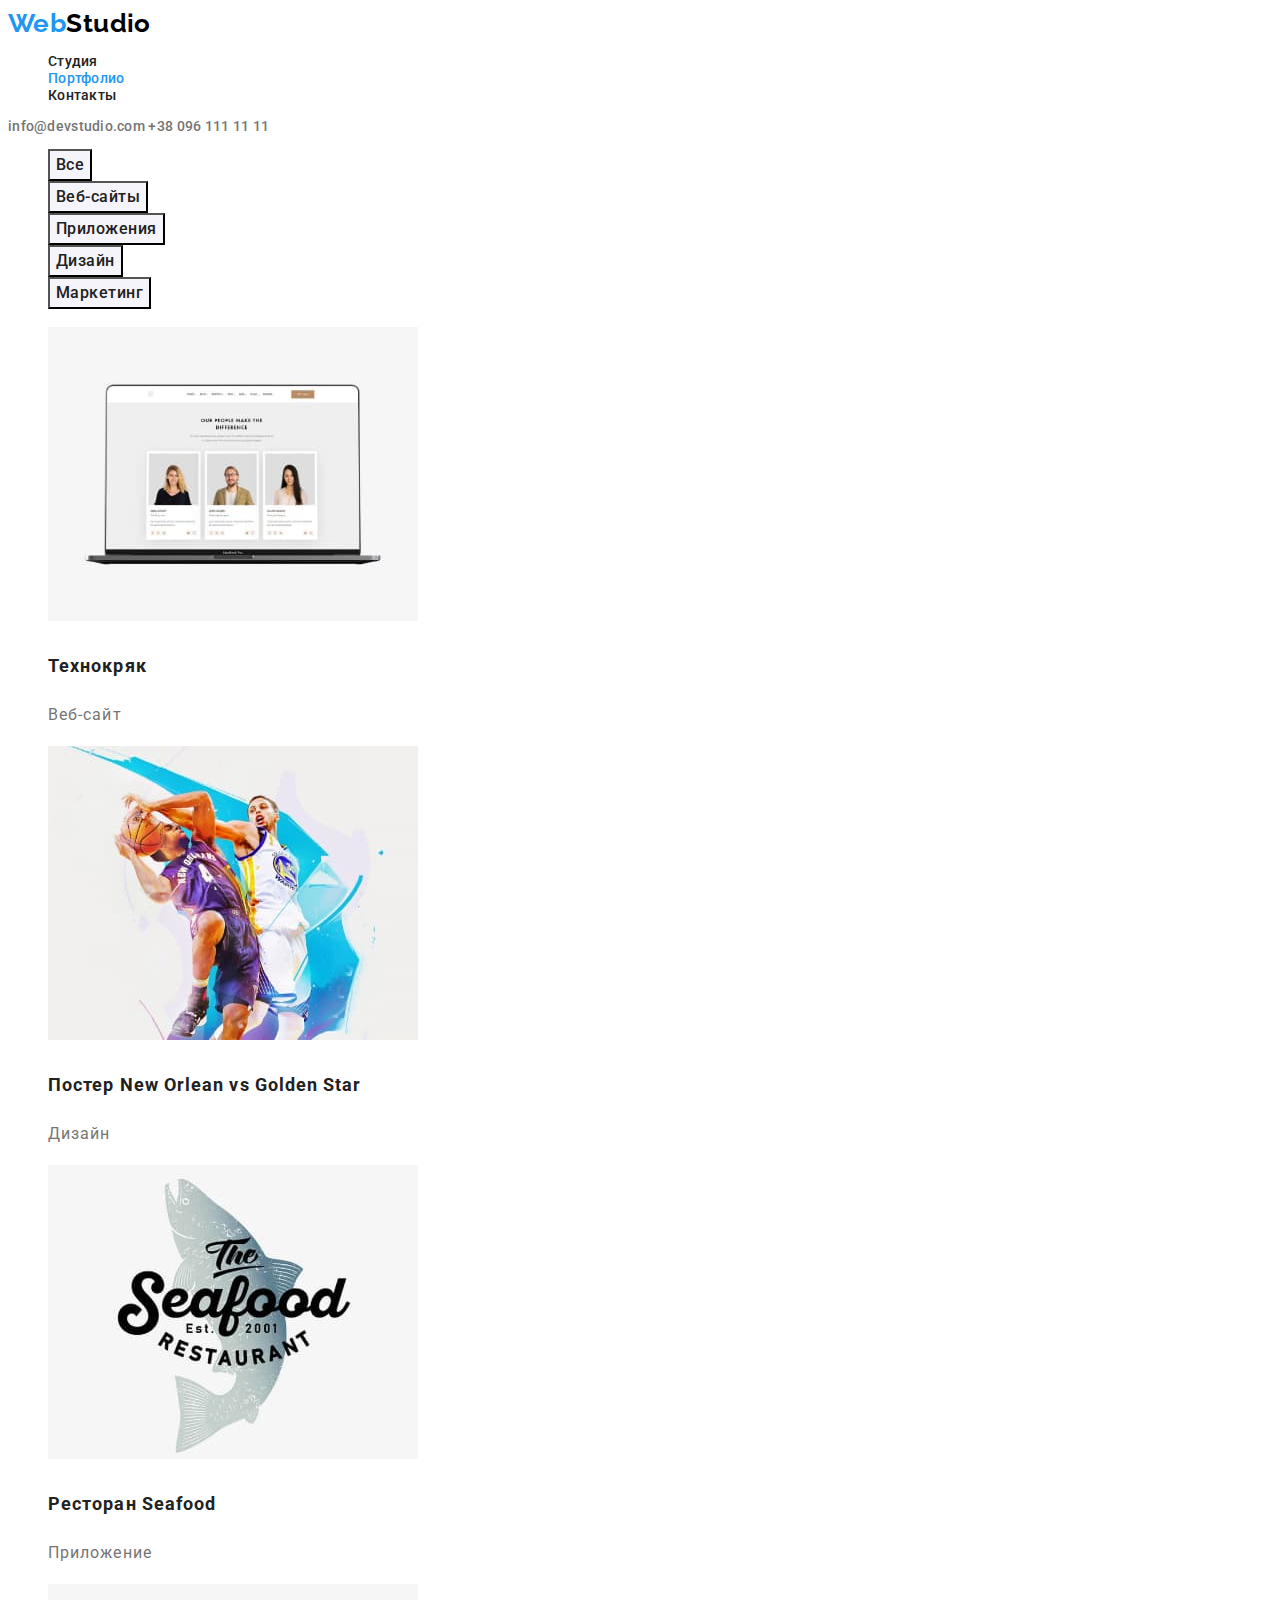
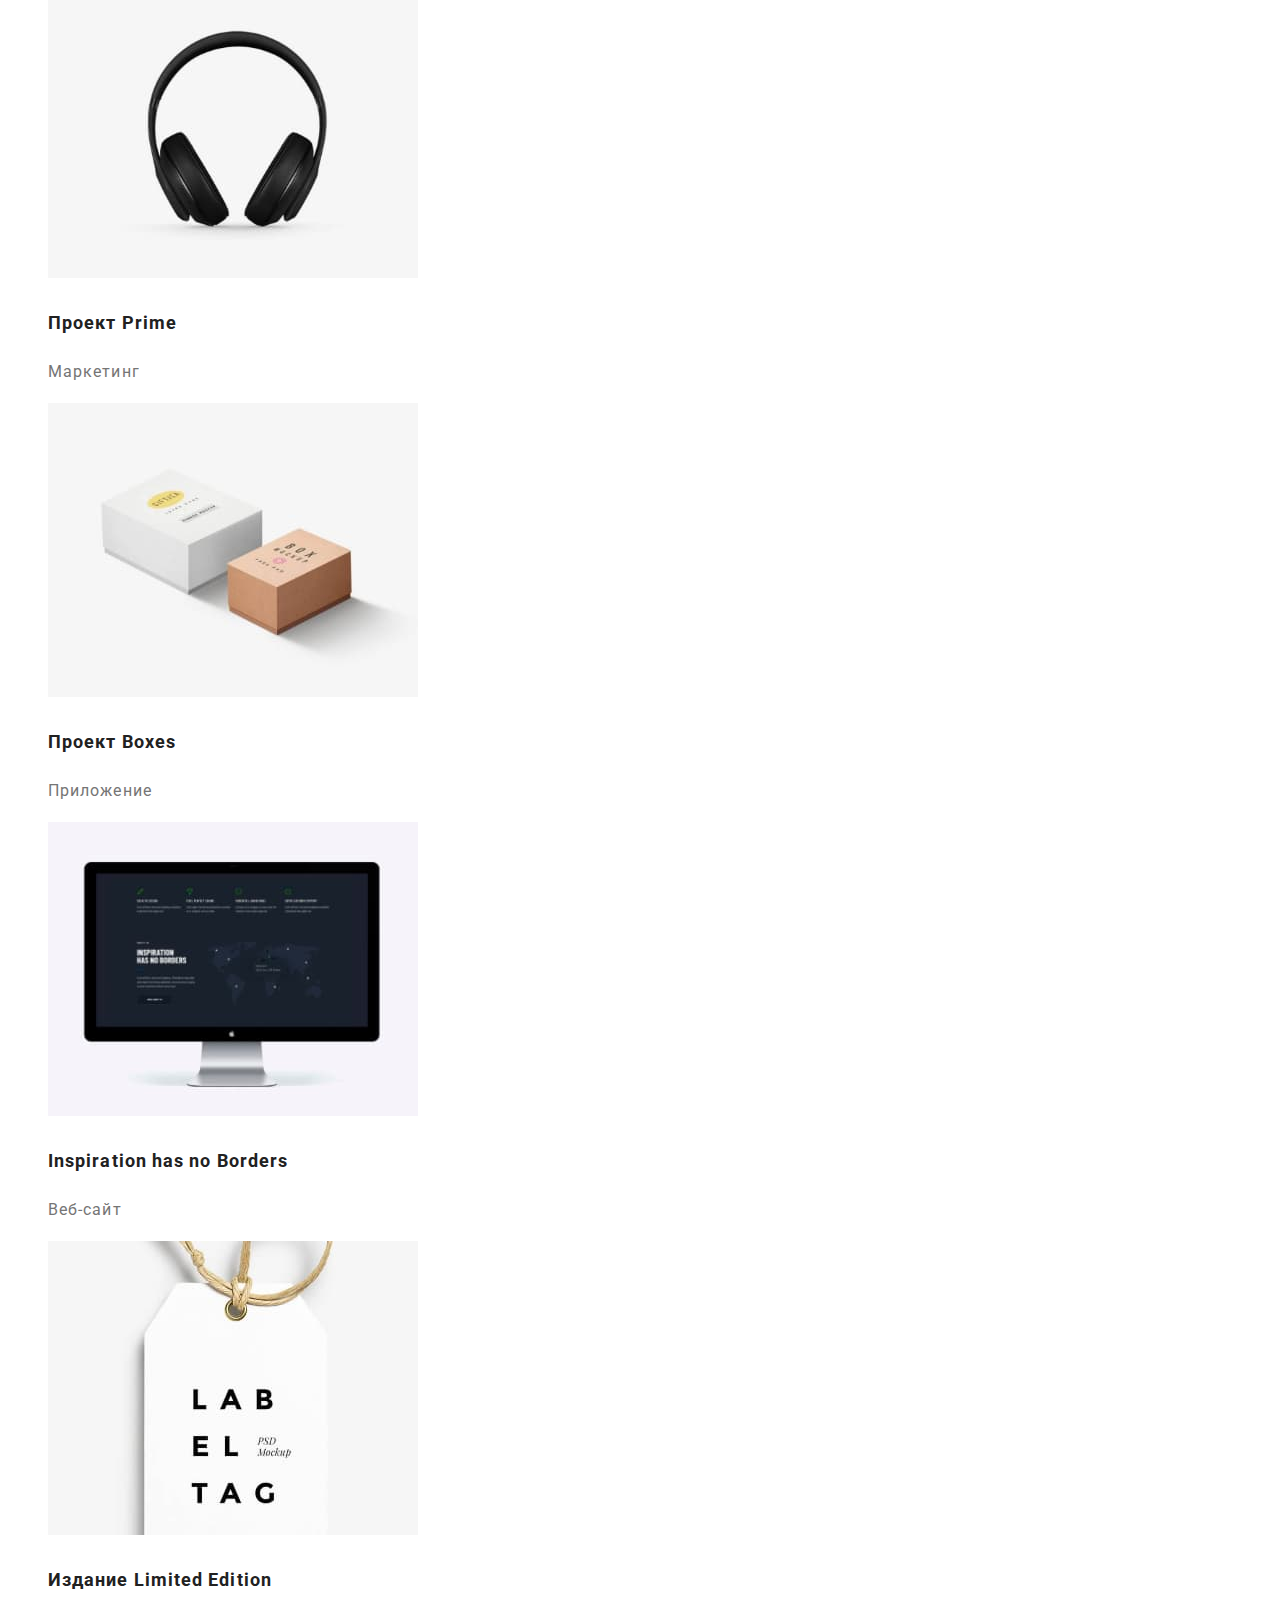
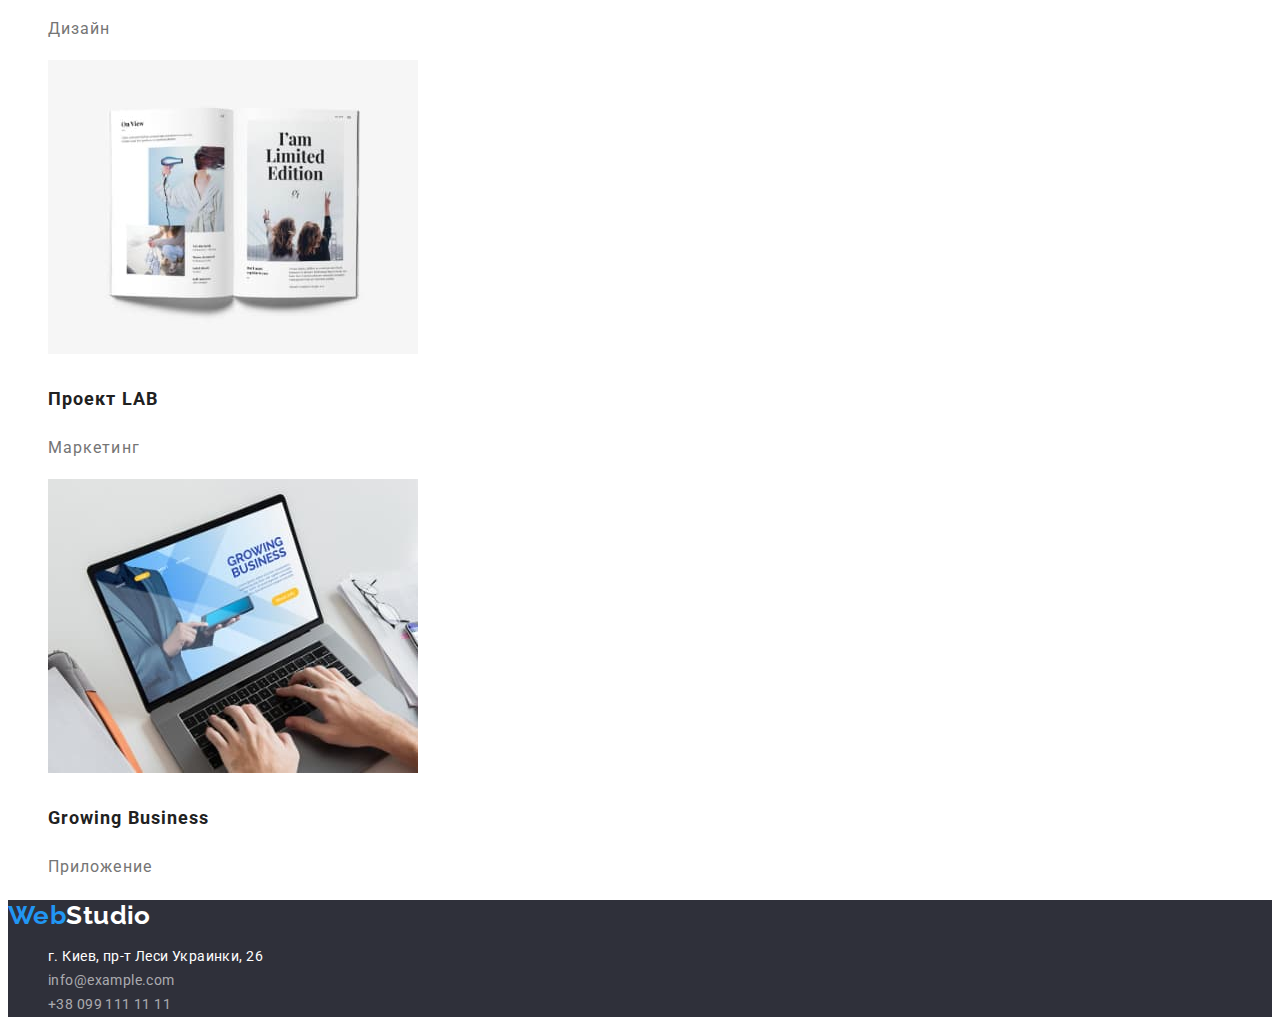
==== portfolio.html @ 0d191807 "HW3" ====
<!DOCTYPE html>
<html lang="ru">
  <head>
    <meta charset="UTF-8" />
    <meta http-equiv="X-UA-Compatible" content="IE=edge" />
    <meta name="viewport" content="width=device-width, initial-scale=1.0" />
    <title>Document</title>
    <link rel="preconnect" href="https://fonts.googleapis.com" />
    <link rel="preconnect" href="https://fonts.gstatic.com" crossorigin />
    <link
      href="https://fonts.googleapis.com/css2?family=Raleway:wght@700&family=Roboto:wght@400;500;700;900&display=swap"
      rel="stylesheet"
    />
    <link rel="stylesheet" href="./css/styles.css" />
  </head>
  <body>
    <header class="header-nav">
      <nav>
        <a href="./index.html" class="header-logo link"
          ><span class="logo-title">Web</span>Studio</a
        >
        <ul class="header-list list">
          <li class="header-item link">
            <a href="./index.html" class="header-link link">Студия</a>
          </li>
          <li class="header-item">
            <a href="./portfolio.html" class="header-link link current"
              >Портфолио</a
            >
          </li>
          <li class="header-item link">
            <a href="" class="header-link link">Контакты</a>
          </li>
        </ul>
      </nav>
      <div>
        <a href="mailto:info@devstudio.com" class="header-post link"
          >info@devstudio.com</a
        >
        <a href="tel:+380961111111" class="header-tel link"
          >+38 096 111 11 11</a
        >
      </div>
    </header>
    <main>
      <h1 class="visually-hidden">Портфолио</h1>
      <section class="portfolio">
        <ul class="filter list">
          <li class="filter-item">
            <button type="button" class="filter-btn">Все</button>
          </li>
          <li class="filter-item">
            <button type="button" class="filter-btn">Веб-сайты</button>
          </li>
          <li class="filter-item">
            <button type="button" class="filter-btn">Приложения</button>
          </li>
          <li class="filter-item">
            <button type="button" class="filter-btn">Дизайн</button>
          </li>
          <li class="filter-item">
            <button type="button" class="filter-btn">Маркетинг</button>
          </li>
        </ul>
        <ul class="cards list">
          <li class="cards-item">
            <img src="./img/port1.jpg" alt="Технокряк" width="370" />
            <h2 class="cards-title">Технокряк</h2>
            <p class="cards-name">Веб-сайт</p>
          </li>
          <li class="cards-item">
            <img
              src="./img/port2.jpg"
              alt="Постер New Orlean vs Golden Star"
              width="370"
            />
            <h2 class="cards-title">Постер New Orlean vs Golden Star</h2>
            <p class="cards-name">Дизайн</p>
          </li>
          <li class="cards-item">
            <img src="./img/port3.jpg" alt="Ресторан Seafood" width="370" />
            <h2 class="cards-title">Ресторан Seafood</h2>
            <p class="cards-name">Приложение</p>
          </li>
          <li class="cards-item">
            <img src="./img/port4.jpg" alt="Проект Prime" width="370" />
            <h2 class="cards-title">Проект Prime</h2>
            <p class="cards-name">Маркетинг</p>
          </li>
          <li class="cards-item">
            <img src="./img/port5.jpg" alt="Проект Boxes" width="370" />
            <h2 class="cards-title">Проект Boxes</h2>
            <p class="cards-name">Приложение</p>
          </li>
          <li class="cards-item">
            <img
              src="./img/port6.jpg"
              alt="Inspiration has no Borders"
              width="370"
            />
            <h2 lang="en" class="cards-title">Inspiration has no Borders</h2>
            <p class="cards-name">Веб-сайт</p>
          </li>
          <li class="cards-item">
            <img
              src="./img/port7.jpg"
              alt="Издание Limited Edition"
              width="370"
            />
            <h2 class="cards-title">Издание Limited Edition</h2>
            <p class="cards-name">Дизайн</p>
          </li>
          <li class="cards-item">
            <img src="./img/port8.jpg" alt="Проект LAB" width="370" />
            <h2 class="cards-title">Проект LAB</h2>
            <p class="cards-name">Маркетинг</p>
          </li>
          <li class="cards-item">
            <img src="./img/port9.jpg" alt="Growing Business" width="370" />
            <h2 lang="en" class="cards-title">Growing Business</h2>
            <p class="cards-name">Приложение</p>
          </li>
        </ul>
      </section>
    </main>
    <footer class="footer">
      <a href="./index.html" class="footer-logo link"
        ><span class="logo-title">Web</span>Studio</a
      >
      <address class="list">
        <ul class="address-list list">
          <li class="address-item">
            <a
              href="https://goo.gl/maps/4kPcmCdeqwpq2bxG7"
              class="footer-link link"
              target="_blank"
              rel="noopener noreferrer nofollow"
              >г. Киев, пр-т Леси Украинки, 26</a
            >
          </li>
          <li class="address-item">
            <a href="mailto:info@example.com" class="address-link link"
              >info@example.com</a
            >
          </li>
          <li class="address-item">
            <a href="tel:+380991111111" class="footer-tel link"
              >+38 099 111 11 11</a
            >
          </li>
        </ul>
      </address>
    </footer>
  </body>
</html>
---- css/styles.css ----
/*цвет заголовков color: #212121;
цвет основного текста color: #757575;
цвет кнопки синий фон background: #2196F3;
белый color: #FFFFFF;
темный фон background: #2F303A;
светлый фон background: #F5F4FA;
самый светлый фон background: #E5E5E5;
синий текст color: #2196F3;
черный color: #000000;
футер адрес color: rgba(255, 255, 255, 0.6);*/
body {
  font-family: "Roboto", sans-serif;
  color: var(--main-grey-color);
  background-color: var(--main-white-color);
  font-size: 14px;
  letter-spacing: 0.03em;
}
.list {
  list-style: none;
}
.link {
  text-decoration: none;
}
.visually-hidden {
  position: absolute;
  white-space: nowrap;
  width: 1px;
  height: 1px;
  overflow: hidden;
  border: 0;
  padding: 0;
  clip: rect(0 0 0 0);
  clip-path: inset(50%);
  margin: -1px;
}
:root {
  --main-grey-color: #757575;
  --accent-color: #2196f3;
  --secondary-accent-color: #188ce8;
  --title-text-color: #212121;
  --main-white-color: #ffffff;
  --secondary-grey-color: #f5f4fa;
  --dark-grey-color: #2f303a;
  --total-black-color: #000000;
}

/* -------------HEADER------------------ */

.header-nav {
  background-color: var(--main-white-color);
}
.header-logo {
  font-family: "Raleway", sans-serif;
  font-weight: 700;
  font-size: 26px;
  line-height: 1.19;
  color: var(--total-black-color);
}
.logo-title {
  color: var(--accent-color);
}
.header-list {
}
.header-item {
}
.header-link {
  font-weight: 500;
  font-size: 14px;
  line-height: 1.14;
  letter-spacing: 0.02em;
  color: var(--title-text-color);
}
.current {
  color: var(--accent-color);
}
.header-link:hover,
.header-link:focus,
.footer-link:hover,
.footer-link:focus,
.footer-tel:hover,
.footer-tel:focus,
.header-tel:hover,
.header-tel:focus,
.header-post:hover,
.header-post:focus,
.address-link:hover,
.address-link:focus {
  color: var(--accent-color);
}
.header-post {
  font-weight: 500;
  line-height: 1.14;
  letter-spacing: 0.02em;
  color: var(--main-grey-color);
}
.header-tel {
  font-weight: 500;
  line-height: 1.14;
  letter-spacing: 0.02em;
  color: var(--main-grey-color);
}

/* -------------MAIN------------------ */
/* -------------Hero Benefits------------------ */
.hero {
  background-color: var(--dark-grey-color);
}
.hero-title {
  font-weight: 900;
  font-size: 44px;
  line-height: 1.36;
  letter-spacing: 0.06em;
  text-transform: uppercase;
  color: var(--main-white-color);
}
.main-btn {
  font-family: "Roboto";
  font-weight: 700;
  font-size: 16px;
  line-height: 1.88;
  letter-spacing: 0.06em;
  color: var(--main-white-color);
  background-color: var(--accent-color);
  cursor: pointer;
}

.benefits-list {
  background-color: var(--main-white-color);
}
.benefits {
}

.benefits-item {
}
.benefits-paragraph {
  line-height: 1.71;
}
.benefits-title {
  font-weight: 700;
  font-size: 14px;
  line-height: 1.14;
  text-transform: uppercase;
  color: var(--title-text-color);
}

/* -------------Work People------------------ */
.work {
  background-color: var(--main-white-color);
}
.work-title,
.people-title {
  font-size: 36px;
  line-height: 1.17;
  color: var(--title-text-color);
}
.work-list {
}
.work-item {
}
.people {
  background-color: var(--secondary-grey-color);
}

.people-list {
}
.people-item {
}
.people-position {
  font-size: 16px;
  line-height: 1.19;
}
.people-name {
  font-weight: 500;
  font-size: 16px;
  line-height: 1.19;
  color: var(--title-text-color);
}

/* -------------FOOTER------------------ */
.footer {
  background-color: var(--dark-grey-color);
}
.footer-logo {
  font-family: "Raleway", sans-serif;
  font-weight: 700;
  font-size: 26px;
  line-height: 1.19;
  color: var(--main-white-color);
}
.address-list {
}
.address-item {
}
.footer-link {
  font-style: normal;
  font-size: 14px;
  line-height: 1.71;
  color: var(--main-white-color);
}
.footer-tel,
.address-link {
  font-style: normal;
  font-size: 14px;
  line-height: 1.71;
  color: rgba(255, 255, 255, 0.6);
}
.main-btn:hover,
.main-btn:focus {
  background-color: var(--secondary-accent-color);
}

/* -------------PORTFOLIO------------------ */
.portfolio {
  background-color: var(--main-white-color);
}
.filter {
}
.filter-item {
}
.filter-btn {
  font-family: "Roboto", sans-serif;
  font-weight: 500;
  font-size: 16px;
  line-height: 1.63;
  letter-spacing: 0.03em;
  cursor: pointer;
  color: var(--title-text-color);
  background-color: var(--secondary-grey-color);
}
.filter-btn:active,
.filter-btn:hover,
.filter-btn:focus {
  color: var(--main-white-color);
  background-color: var(--accent-color);
}
.cards {
  font-size: 18px;
  line-height: 2;
  letter-spacing: 0.06em;
  color: var(--title-text-color);
}
.cards-item {
}
.cards-title {
  font-size: 18px;
  line-height: 2;
  letter-spacing: 0.06em;
  color: var(--title-text-color);
}
.cards-name {
  font-size: 16px;
  line-height: 1.88;
  color: var(--main-grey-color);
}
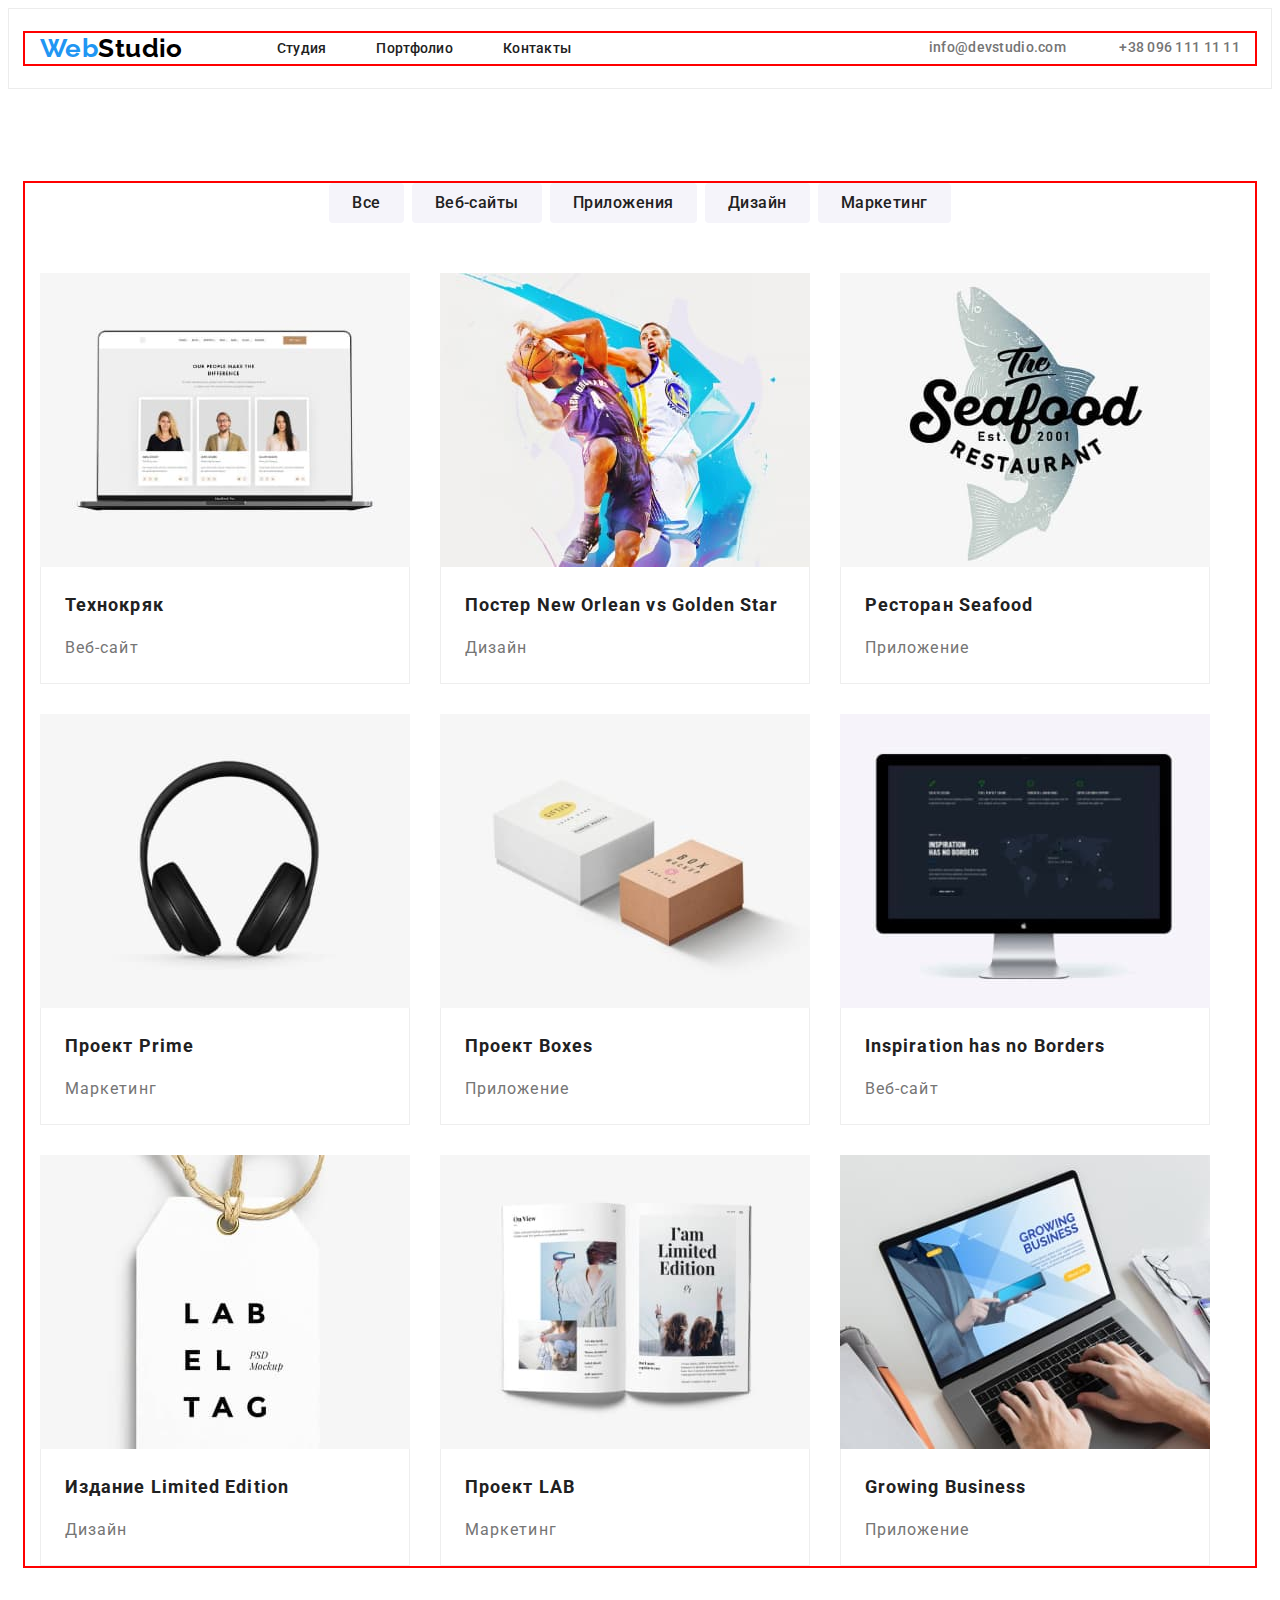
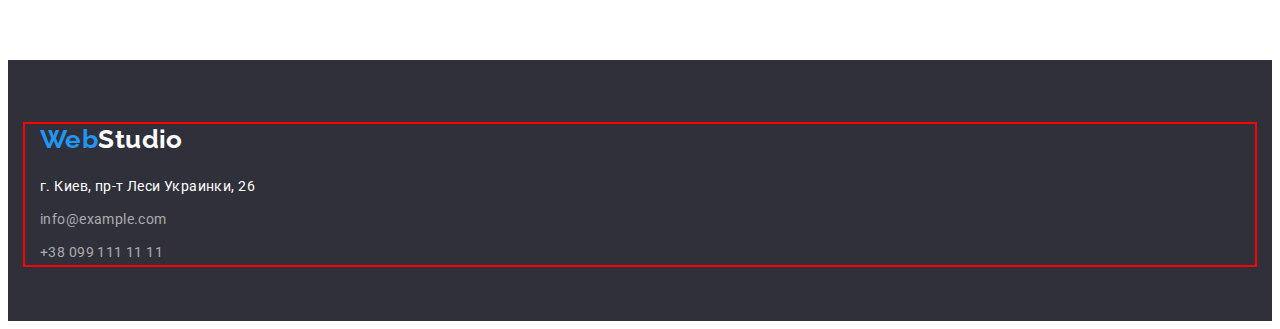
==== commit 55743ff9: "HW3" ====
--- a/portfolio.html
+++ b/portfolio.html
@@ -11,145 +11,178 @@
       href="https://fonts.googleapis.com/css2?family=Raleway:wght@700&family=Roboto:wght@400;500;700;900&display=swap"
       rel="stylesheet"
     />
+    <link
+      rel="stylesheet"
+      href="https://cdnjs.cloudflare.com/ajax/libs/modern-normalize/1.1.0/modern-normalize.min.css"
+      integrity="sha512-wpPYUAdjBVSE4KJnH1VR1HeZfpl1ub8YT/NKx4PuQ5NmX2tKuGu6U/JRp5y+Y8XG2tV+wKQpNHVUX03MfMFn9Q=="
+      crossorigin="anonymous"
+      referrerpolicy="no-referrer"
+    />
     <link rel="stylesheet" href="./css/styles.css" />
   </head>
   <body>
     <header class="header-nav">
-      <nav>
-        <a href="./index.html" class="header-logo link"
-          ><span class="logo-title">Web</span>Studio</a
-        >
-        <ul class="header-list list">
-          <li class="header-item link">
-            <a href="./index.html" class="header-link link">Студия</a>
-          </li>
-          <li class="header-item">
-            <a href="./portfolio.html" class="header-link link current"
-              >Портфолио</a
-            >
-          </li>
-          <li class="header-item link">
-            <a href="" class="header-link link">Контакты</a>
-          </li>
-        </ul>
-      </nav>
-      <div>
-        <a href="mailto:info@devstudio.com" class="header-post link"
-          >info@devstudio.com</a
-        >
-        <a href="tel:+380961111111" class="header-tel link"
-          >+38 096 111 11 11</a
-        >
+      <div class="container header">
+        <nav class="nav">
+          <a href="./index.html" class="header-logo link"
+            ><span class="logo-title">Web</span>Studio</a
+          >
+          <ul class="header-list list">
+            <li class="header-item link">
+              <a href="./index.html" class="header-link link">Студия</a>
+            </li>
+            <li class="header-item">
+              <a href="./portfolio.html" class="header-link link current"
+                >Портфолио</a
+              >
+            </li>
+            <li class="header-item link">
+              <a href="" class="header-link link">Контакты</a>
+            </li>
+          </ul>
+        </nav>
+        <div class="header-info">
+          <a href="mailto:info@devstudio.com" class="header-post link"
+            >info@devstudio.com</a
+          >
+          <a href="tel:+380961111111" class="header-tel link"
+            >+38 096 111 11 11</a
+          >
+        </div>
       </div>
     </header>
     <main>
-      <h1 class="visually-hidden">Портфолио</h1>
-      <section class="portfolio">
-        <ul class="filter list">
-          <li class="filter-item">
-            <button type="button" class="filter-btn">Все</button>
-          </li>
-          <li class="filter-item">
-            <button type="button" class="filter-btn">Веб-сайты</button>
-          </li>
-          <li class="filter-item">
-            <button type="button" class="filter-btn">Приложения</button>
-          </li>
-          <li class="filter-item">
-            <button type="button" class="filter-btn">Дизайн</button>
-          </li>
-          <li class="filter-item">
-            <button type="button" class="filter-btn">Маркетинг</button>
-          </li>
-        </ul>
-        <ul class="cards list">
-          <li class="cards-item">
-            <img src="./img/port1.jpg" alt="Технокряк" width="370" />
-            <h2 class="cards-title">Технокряк</h2>
-            <p class="cards-name">Веб-сайт</p>
-          </li>
-          <li class="cards-item">
-            <img
-              src="./img/port2.jpg"
-              alt="Постер New Orlean vs Golden Star"
-              width="370"
-            />
-            <h2 class="cards-title">Постер New Orlean vs Golden Star</h2>
-            <p class="cards-name">Дизайн</p>
-          </li>
-          <li class="cards-item">
-            <img src="./img/port3.jpg" alt="Ресторан Seafood" width="370" />
-            <h2 class="cards-title">Ресторан Seafood</h2>
-            <p class="cards-name">Приложение</p>
-          </li>
-          <li class="cards-item">
-            <img src="./img/port4.jpg" alt="Проект Prime" width="370" />
-            <h2 class="cards-title">Проект Prime</h2>
-            <p class="cards-name">Маркетинг</p>
-          </li>
-          <li class="cards-item">
-            <img src="./img/port5.jpg" alt="Проект Boxes" width="370" />
-            <h2 class="cards-title">Проект Boxes</h2>
-            <p class="cards-name">Приложение</p>
-          </li>
-          <li class="cards-item">
-            <img
-              src="./img/port6.jpg"
-              alt="Inspiration has no Borders"
-              width="370"
-            />
-            <h2 lang="en" class="cards-title">Inspiration has no Borders</h2>
-            <p class="cards-name">Веб-сайт</p>
-          </li>
-          <li class="cards-item">
-            <img
-              src="./img/port7.jpg"
-              alt="Издание Limited Edition"
-              width="370"
-            />
-            <h2 class="cards-title">Издание Limited Edition</h2>
-            <p class="cards-name">Дизайн</p>
-          </li>
-          <li class="cards-item">
-            <img src="./img/port8.jpg" alt="Проект LAB" width="370" />
-            <h2 class="cards-title">Проект LAB</h2>
-            <p class="cards-name">Маркетинг</p>
-          </li>
-          <li class="cards-item">
-            <img src="./img/port9.jpg" alt="Growing Business" width="370" />
-            <h2 lang="en" class="cards-title">Growing Business</h2>
-            <p class="cards-name">Приложение</p>
-          </li>
-        </ul>
+      <section class="portfolio section">
+        <div class="container">
+          <h1 class="visually-hidden">Портфолио</h1>
+          <ul class="filter list">
+            <li class="filter-item">
+              <button type="button" class="filter-btn">Все</button>
+            </li>
+            <li class="filter-item">
+              <button type="button" class="filter-btn">Веб-сайты</button>
+            </li>
+            <li class="filter-item">
+              <button type="button" class="filter-btn">Приложения</button>
+            </li>
+            <li class="filter-item">
+              <button type="button" class="filter-btn">Дизайн</button>
+            </li>
+            <li class="filter-item">
+              <button type="button" class="filter-btn">Маркетинг</button>
+            </li>
+          </ul>
+          <ul class="cards list">
+            <li class="cards-item">
+              <img src="./img/port1.jpg" alt="Технокряк" width="370" />
+              <div class="text-container">
+                <h2 class="cards-title">Технокряк</h2>
+                <p class="cards-name">Веб-сайт</p>
+              </div>
+            </li>
+            <li class="cards-item">
+              <img
+                src="./img/port2.jpg"
+                alt="Постер New Orlean vs Golden Star"
+                width="370"
+              />
+              <div class="text-container">
+                <h2 class="cards-title">Постер New Orlean vs Golden Star</h2>
+                <p class="cards-name">Дизайн</p>
+              </div>
+            </li>
+            <li class="cards-item">
+              <img src="./img/port3.jpg" alt="Ресторан Seafood" width="370" />
+              <div class="text-container">
+                <h2 class="cards-title">Ресторан Seafood</h2>
+                <p class="cards-name">Приложение</p>
+              </div>
+            </li>
+            <li class="cards-item">
+              <img src="./img/port4.jpg" alt="Проект Prime" width="370" />
+              <div class="text-container">
+                <h2 class="cards-title">Проект Prime</h2>
+                <p class="cards-name">Маркетинг</p>
+              </div>
+            </li>
+            <li class="cards-item">
+              <img src="./img/port5.jpg" alt="Проект Boxes" width="370" />
+              <div class="text-container">
+                <h2 class="cards-title">Проект Boxes</h2>
+                <p class="cards-name">Приложение</p>
+              </div>
+            </li>
+            <li class="cards-item">
+              <img
+                src="./img/port6.jpg"
+                alt="Inspiration has no Borders"
+                width="370"
+              />
+              <div class="text-container">
+                <h2 lang="en" class="cards-title">
+                  Inspiration has no Borders
+                </h2>
+                <p class="cards-name">Веб-сайт</p>
+              </div>
+            </li>
+            <li class="cards-item">
+              <img
+                src="./img/port7.jpg"
+                alt="Издание Limited Edition"
+                width="370"
+              />
+              <div class="text-container">
+                <h2 class="cards-title">Издание Limited Edition</h2>
+                <p class="cards-name">Дизайн</p>
+              </div>
+            </li>
+            <li class="cards-item">
+              <img src="./img/port8.jpg" alt="Проект LAB" width="370" />
+              <div class="text-container">
+                <h2 class="cards-title">Проект LAB</h2>
+                <p class="cards-name">Маркетинг</p>
+              </div>
+            </li>
+            <li class="cards-item">
+              <img src="./img/port9.jpg" alt="Growing Business" width="370" />
+              <div class="text-container">
+                <h2 lang="en" class="cards-title">Growing Business</h2>
+                <p class="cards-name">Приложение</p>
+              </div>
+            </li>
+          </ul>
+        </div>
       </section>
     </main>
     <footer class="footer">
-      <a href="./index.html" class="footer-logo link"
-        ><span class="logo-title">Web</span>Studio</a
-      >
-      <address class="list">
-        <ul class="address-list list">
-          <li class="address-item">
-            <a
-              href="https://goo.gl/maps/4kPcmCdeqwpq2bxG7"
-              class="footer-link link"
-              target="_blank"
-              rel="noopener noreferrer nofollow"
-              >г. Киев, пр-т Леси Украинки, 26</a
-            >
-          </li>
-          <li class="address-item">
-            <a href="mailto:info@example.com" class="address-link link"
-              >info@example.com</a
-            >
-          </li>
-          <li class="address-item">
-            <a href="tel:+380991111111" class="footer-tel link"
-              >+38 099 111 11 11</a
-            >
-          </li>
-        </ul>
-      </address>
+      <div class="container">
+        <a href="./index.html" class="footer-logo link"
+          ><span class="logo-title">Web</span>Studio</a
+        >
+        <address class="list">
+          <ul class="address-list list">
+            <li class="address-item">
+              <a
+                href="https://goo.gl/maps/4kPcmCdeqwpq2bxG7"
+                class="footer-link link"
+                target="_blank"
+                rel="noopener noreferrer nofollow"
+                >г. Киев, пр-т Леси Украинки, 26</a
+              >
+            </li>
+            <li class="address-item">
+              <a href="mailto:info@example.com" class="address-link link"
+                >info@example.com</a
+              >
+            </li>
+            <li class="address-item">
+              <a href="tel:+380991111111" class="footer-tel link"
+                >+38 099 111 11 11</a
+              >
+            </li>
+          </ul>
+        </address>
+      </div>
     </footer>
   </body>
 </html>
--- a/css/styles.css
+++ b/css/styles.css
@@ -8,6 +8,29 @@
 синий текст color: #2196F3;
 черный color: #000000;
 футер адрес color: rgba(255, 255, 255, 0.6);*/
+p,
+h1,
+h2,
+h3 {
+  margin: 0;
+}
+ul {
+  margin: 0;
+  padding: 0;
+}
+img {
+  display: block;
+  max-width: 100%;
+  height: auto;
+}
+button {
+  cursor: pointer;
+  border: 1px solid transparent;
+  border-radius: 4px;
+}
+address {
+  font-style: normal;
+}
 body {
   font-family: "Roboto", sans-serif;
   color: var(--main-grey-color);
@@ -17,9 +40,23 @@
 }
 .list {
   list-style: none;
+  margin: 0;
+  padding: 0;
 }
 .link {
   text-decoration: none;
+}
+.container {
+  width: 1200px;
+  padding-left: 15px;
+  padding-right: 15px;
+  margin-left: auto;
+  margin-right: auto;
+  outline: 2px solid red;
+}
+.section {
+  padding-top: 94px;
+  padding-bottom: 94px;
 }
 .visually-hidden {
   position: absolute;
@@ -48,6 +85,9 @@
 
 .header-nav {
   background-color: var(--main-white-color);
+  padding-top: 24px;
+  padding-bottom: 24px;
+  border: 1px solid #ececec;
 }
 .header-logo {
   font-family: "Raleway", sans-serif;
@@ -55,14 +95,29 @@
   font-size: 26px;
   line-height: 1.19;
   color: var(--total-black-color);
+  margin-right: 94px;
 }
 .logo-title {
   color: var(--accent-color);
 }
+.header {
+  display: flex;
+  align-items: center;
+}
 .header-list {
-}
+  display: flex;
+  align-items: center;
+  column-gap: 50px;
+}
+.nav {
+  display: flex;
+  align-items: center;
+}
+
 .header-item {
 }
+
+.header-info,
 .header-link {
   font-weight: 500;
   font-size: 14px;
@@ -70,9 +125,17 @@
   letter-spacing: 0.02em;
   color: var(--title-text-color);
 }
-.current {
+.header-info {
+  margin-left: auto;
+}
+
+.header-info .current {
   color: var(--accent-color);
 }
+.header-post {
+  margin-right: 50px;
+}
+
 .header-link:hover,
 .header-link:focus,
 .footer-link:hover,
@@ -104,6 +167,9 @@
 /* -------------Hero Benefits------------------ */
 .hero {
   background-color: var(--dark-grey-color);
+  text-align: center;
+  padding-top: 200px;
+  padding-bottom: 200px;
 }
 .hero-title {
   font-weight: 900;
@@ -112,6 +178,10 @@
   letter-spacing: 0.06em;
   text-transform: uppercase;
   color: var(--main-white-color);
+  outline: 2px solid green;
+  max-width: 696px;
+  margin-right: auto;
+  margin-left: auto;
 }
 .main-btn {
   font-family: "Roboto";
@@ -119,21 +189,33 @@
   font-size: 16px;
   line-height: 1.88;
   letter-spacing: 0.06em;
+  text-align: center;
+
   color: var(--main-white-color);
   background-color: var(--accent-color);
+
   cursor: pointer;
+  margin-top: 30px;
+  min-width: 200px;
+  padding: 10px 32px;
 }
 
 .benefits-list {
   background-color: var(--main-white-color);
+  display: flex;
+  column-gap: 30px;
 }
 .benefits {
 }
 
 .benefits-item {
+  max-width: 270px;
+  text-align: left;
 }
 .benefits-paragraph {
   line-height: 1.71;
+  margin-top: 10px;
+  max-width: 270px;
 }
 .benefits-title {
   font-weight: 700;
@@ -146,14 +228,19 @@
 /* -------------Work People------------------ */
 .work {
   background-color: var(--main-white-color);
+  padding-bottom: 94px;
 }
 .work-title,
 .people-title {
   font-size: 36px;
   line-height: 1.17;
   color: var(--title-text-color);
+  text-align: center;
 }
 .work-list {
+  display: flex;
+  column-gap: 30px;
+  margin-top: 50px;
 }
 .work-item {
 }
@@ -162,23 +249,31 @@
 }
 
 .people-list {
+  display: flex;
+  column-gap: 30px;
+  margin-top: 50px;
 }
 .people-item {
+  text-align: center;
 }
 .people-position {
   font-size: 16px;
   line-height: 1.19;
+  margin-top: 10px;
 }
 .people-name {
   font-weight: 500;
   font-size: 16px;
   line-height: 1.19;
   color: var(--title-text-color);
+  margin-top: 30px;
 }
 
 /* -------------FOOTER------------------ */
 .footer {
   background-color: var(--dark-grey-color);
+  padding-top: 64px;
+  padding-bottom: 56px;
 }
 .footer-logo {
   font-family: "Raleway", sans-serif;
@@ -190,6 +285,10 @@
 .address-list {
 }
 .address-item {
+  margin-top: 9px;
+}
+.address-item:first-child {
+  margin-top: 20px;
 }
 .footer-link {
   font-style: normal;
@@ -214,6 +313,9 @@
   background-color: var(--main-white-color);
 }
 .filter {
+  display: flex;
+  justify-content: center;
+  column-gap: 8px;
 }
 .filter-item {
 }
@@ -223,7 +325,12 @@
   font-size: 16px;
   line-height: 1.63;
   letter-spacing: 0.03em;
+
   cursor: pointer;
+  margin-bottom: 50px;
+  min-width: 73px;
+  padding: 6px 22px;
+
   color: var(--title-text-color);
   background-color: var(--secondary-grey-color);
 }
@@ -238,8 +345,25 @@
   line-height: 2;
   letter-spacing: 0.06em;
   color: var(--title-text-color);
+  display: flex;
+  flex-wrap: wrap;
 }
 .cards-item {
+  margin-right: 30px;
+  margin-bottom: 30px;
+  width: 370px;
+}
+.text-container {
+  border: 1px solid #eeeeee;
+  border-top: none;
+  padding: 20px 24px;
+}
+.cards-item:nth-child(3n) {
+  margin-right: 0;
+}
+
+.cards-item:nth-last-child(-n + 3) {
+  margin-bottom: 0;
 }
 .cards-title {
   font-size: 18px;
@@ -251,4 +375,5 @@
   font-size: 16px;
   line-height: 1.88;
   color: var(--main-grey-color);
-}
+  margin-top: 10px;
+}
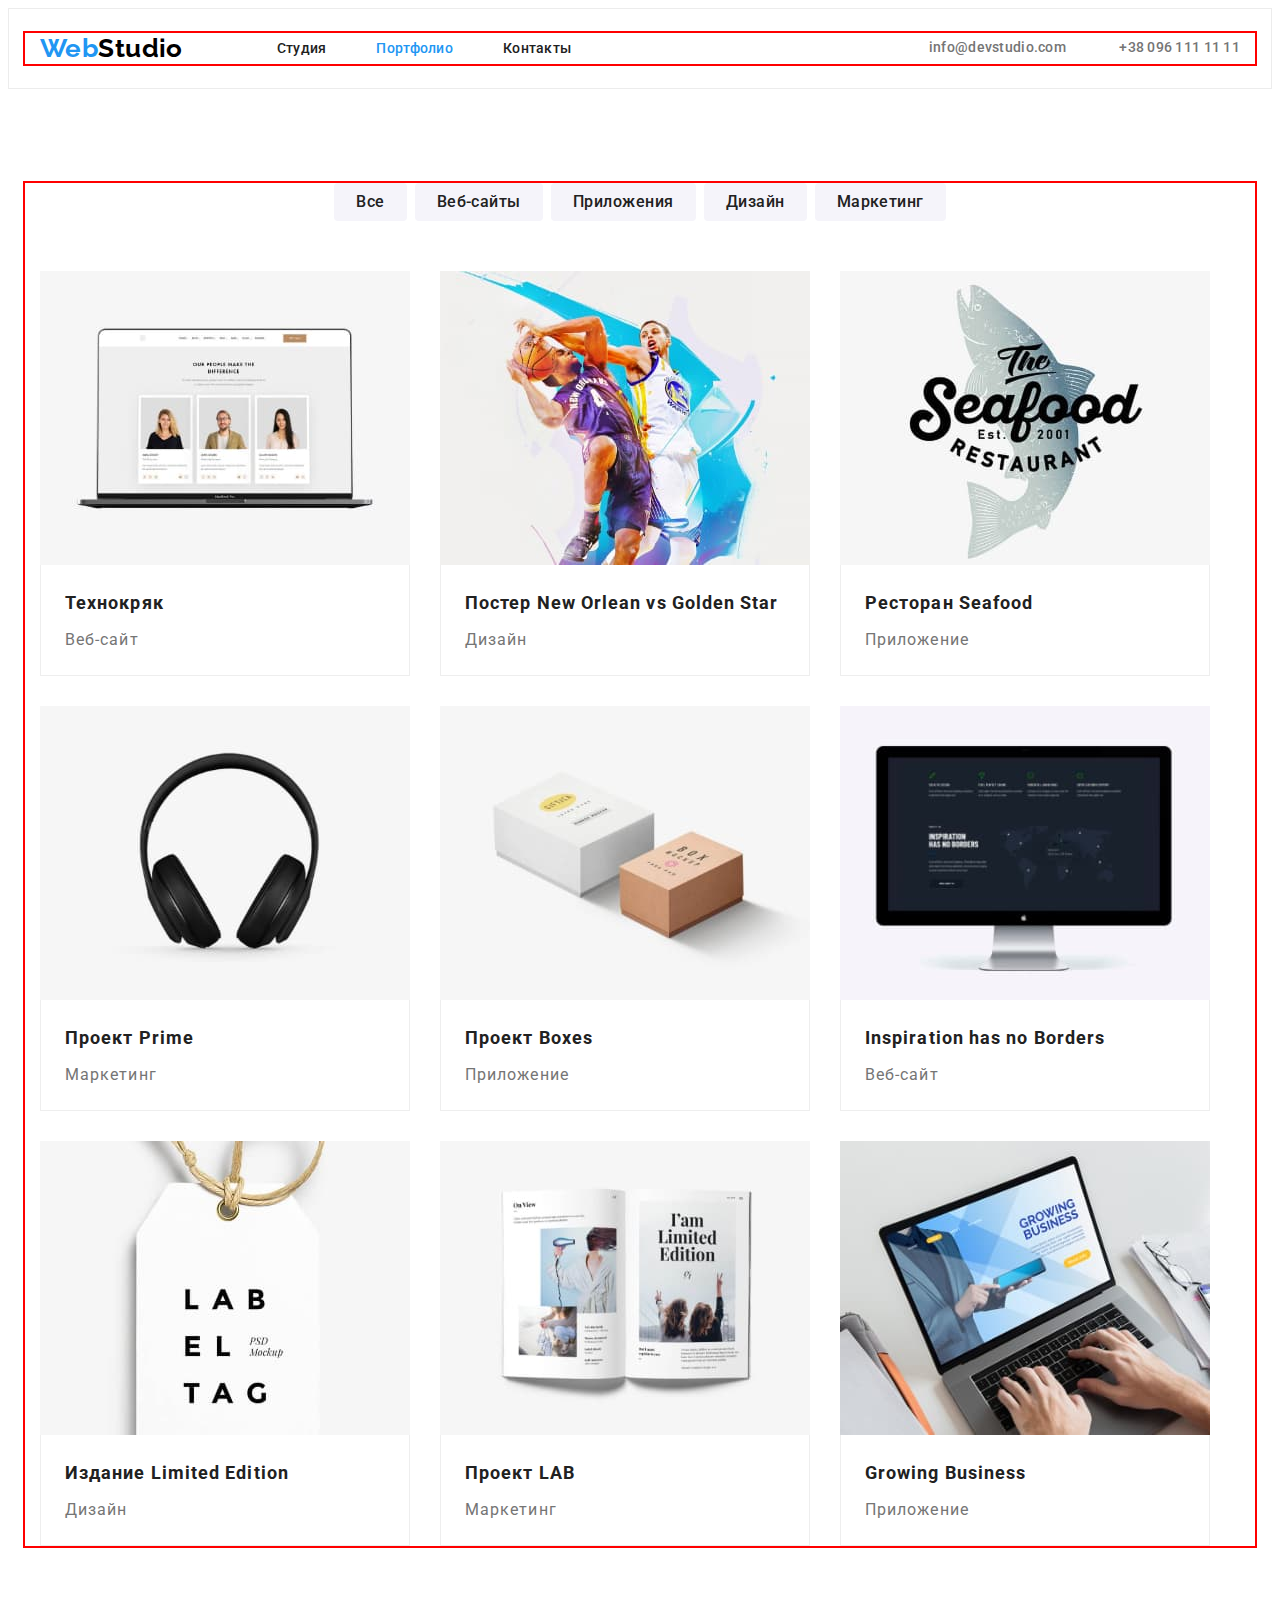
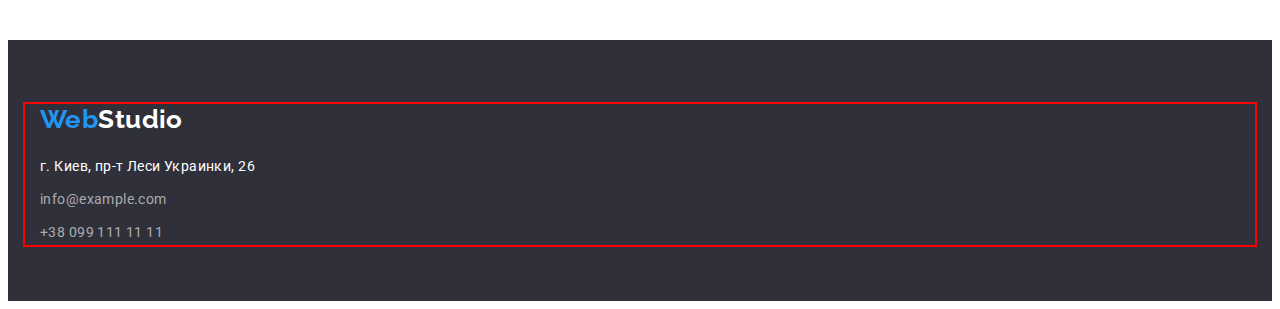
==== commit 6c95205d: "HW3" ====
--- a/portfolio.html
+++ b/portfolio.html
@@ -31,7 +31,7 @@
             <li class="header-item link">
               <a href="./index.html" class="header-link link">Студия</a>
             </li>
-            <li class="header-item">
+            <li class="header-item link">
               <a href="./portfolio.html" class="header-link link current"
                 >Портфолио</a
               >
--- a/css/styles.css
+++ b/css/styles.css
@@ -24,9 +24,12 @@
   height: auto;
 }
 button {
+  display: block;
   cursor: pointer;
   border: 1px solid transparent;
   border-radius: 4px;
+  margin: 0 auto;
+  border: none;
 }
 address {
   font-style: normal;
@@ -38,6 +41,17 @@
   font-size: 14px;
   letter-spacing: 0.03em;
 }
+:root {
+  --main-grey-color: #757575;
+  --accent-color: #2196f3;
+  --secondary-accent-color: #188ce8;
+  --title-text-color: #212121;
+  --main-white-color: #ffffff;
+  --secondary-grey-color: #f5f4fa;
+  --dark-grey-color: #2f303a;
+  --total-black-color: #000000;
+}
+
 .list {
   list-style: none;
   margin: 0;
@@ -45,6 +59,7 @@
 }
 .link {
   text-decoration: none;
+  // color: inherit;
 }
 .container {
   width: 1200px;
@@ -70,16 +85,6 @@
   clip-path: inset(50%);
   margin: -1px;
 }
-:root {
-  --main-grey-color: #757575;
-  --accent-color: #2196f3;
-  --secondary-accent-color: #188ce8;
-  --title-text-color: #212121;
-  --main-white-color: #ffffff;
-  --secondary-grey-color: #f5f4fa;
-  --dark-grey-color: #2f303a;
-  --total-black-color: #000000;
-}
 
 /* -------------HEADER------------------ */
 
@@ -129,9 +134,6 @@
   margin-left: auto;
 }
 
-.header-info .current {
-  color: var(--accent-color);
-}
 .header-post {
   margin-right: 50px;
 }
@@ -150,6 +152,9 @@
 .address-link:focus {
   color: var(--accent-color);
 }
+.header-link.current {
+  color: var(--accent-color);
+}
 .header-post {
   font-weight: 500;
   line-height: 1.14;
@@ -255,6 +260,10 @@
 }
 .people-item {
   text-align: center;
+  background: var(--main-white-color);
+  box-shadow: 0px 1px 3px rgba(0, 0, 0, 0.12), 0px 1px 1px rgba(0, 0, 0, 0.14),
+    0px 2px 1px rgba(0, 0, 0, 0.2);
+  border-radius: 0px 0px 4px 4px;
 }
 .people-position {
   font-size: 16px;
@@ -266,7 +275,9 @@
   font-size: 16px;
   line-height: 1.19;
   color: var(--title-text-color);
-  margin-top: 30px;
+}
+.people-card {
+  padding: 30px 59px;
 }
 
 /* -------------FOOTER------------------ */
@@ -283,12 +294,13 @@
   color: var(--main-white-color);
 }
 .address-list {
+  margin-top: 20px;
 }
 .address-item {
   margin-top: 9px;
 }
 .address-item:first-child {
-  margin-top: 20px;
+  margin-top: 0;
 }
 .footer-link {
   font-style: normal;
@@ -316,6 +328,7 @@
   display: flex;
   justify-content: center;
   column-gap: 8px;
+  margin-bottom: 50px;
 }
 .filter-item {
 }
@@ -327,8 +340,6 @@
   letter-spacing: 0.03em;
 
   cursor: pointer;
-  margin-bottom: 50px;
-  min-width: 73px;
   padding: 6px 22px;
 
   color: var(--title-text-color);
@@ -375,5 +386,5 @@
   font-size: 16px;
   line-height: 1.88;
   color: var(--main-grey-color);
-  margin-top: 10px;
-}
+  margin-top: 4px;
+}
